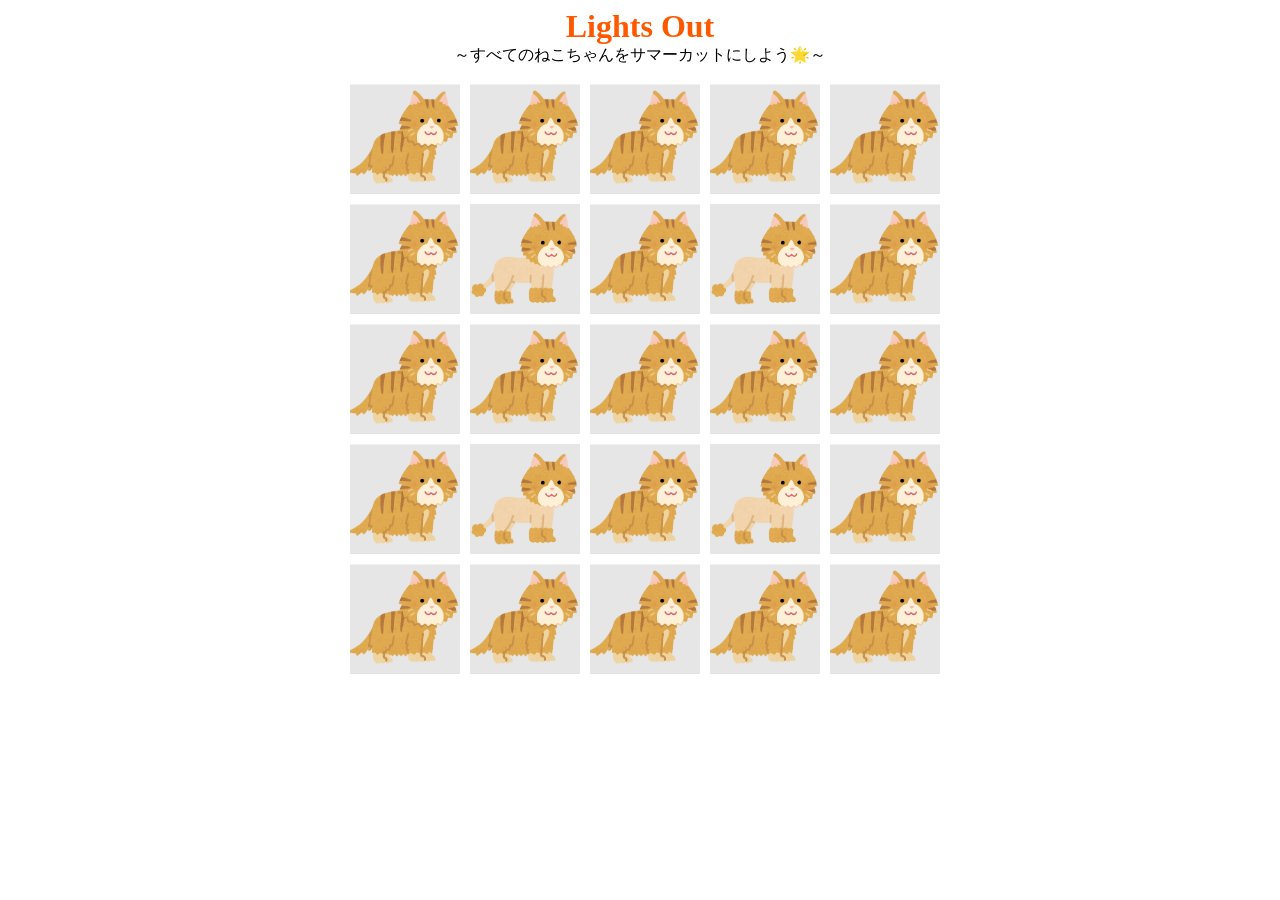
==== lightsout/index.html @ 11fc33dc "Add files via upload" ====
<html>
	<head>
		<meta charset="UTF-8">
		<meta name="robots"content="noindex">
		
		<style>
			.box{
				box-sizing:border-box;
				width:110px;
				height:110px;
				float:left;
				margin-left:10px;
				margin-bottom:10px;
				background-image:url(長毛猫.png);
				background-size:cover;
				}
		</style>		
				
	</head>

	<body>
		<div style="text-align:center;font-size:32px;font-weight:bold;color:#ff5900">
			Lights Out
		</div>
		
		<div style="text-align:center;font-size:16px;">
			～すべてのねこちゃんをサマーカットにしよう🌟～
		</div>
		
		<br>
			
		<div style="width:600px; height:600px;margin:0 auto;">
			<div id="b00"class="box"onclick="reverse(0,0)"></div>
			<div id="b01"class="box"onclick="reverse(0,1)"></div>
			<div id="b02"class="box"onclick="reverse(0,2)"></div>
			<div id="b03"class="box"onclick="reverse(0,3)"></div>
			<div id="b04"class="box"onclick="reverse(0,4)"></div>
			<div id="b10"class="box"onclick="reverse(1,0)"></div>
			<div id="b11"class="box"onclick="reverse(1,1);" style="background-image:url(サマーカット.png);"></div>
			<div id="b12"class="box"onclick="reverse(1,2)"></div>
			<div id="b13"class="box"onclick="reverse(1,3);" style="background-image:url(サマーカット.png);"></div>
			<div id="b14"class="box"onclick="reverse(1,4)"></div>
			<div id="b20"class="box"onclick="reverse(2,0)"></div>
			<div id="b21"class="box"onclick="reverse(2,1)"></div>
			<div id="b22"class="box"onclick="reverse(2,2)"></div>
			<div id="b23"class="box"onclick="reverse(2,3)"></div>
			<div id="b24"class="box"onclick="reverse(2,4)"></div>
			<div id="b30"class="box"onclick="reverse(3,0)"></div>
			<div id="b31"class="box"onclick="reverse(3,1);" style="background-image:url(サマーカット.png);"></div>
			<div id="b32"class="box"onclick="reverse(3,2)"></div>
			<div id="b33"class="box"onclick="reverse(3,3);" style="background-image:url(サマーカット.png);"></div>
			<div id="b34"class="box"onclick="reverse(3,4)"></div>
			<div id="b40"class="box"onclick="reverse(4,0)"></div>
			<div id="b41"class="box"onclick="reverse(4,1)"></div>
			<div id="b42"class="box"onclick="reverse(4,2)"></div>
			<div id="b43"class="box"onclick="reverse(4,3)"></div>
			<div id="b44"class="box"onclick="reverse(4,4)"></div>
			
		</div>
		
		<script>
			function reverse(y,x){
				clk(y,x);     // クリックしたマス
				clk(y-1,x);   // 上
				clk(y+1,x);   // 下
				clk(y,x-1);   // 左
				clk(y,x+1);   // 右
			}
			
			function clk(y,x){
				var id="b"+ y + x;
				
				//yとxが０～４の場合のみ、画像を変更する
				if(y>=0 && y<=4 && x>=0 && x<=4){
				
					//idからHTML要素を取得する
					var element = document.getElementById(id);
					
					// divの中にあるimg要素を取得する
					var bg = element.style.backgroundImage;

					if(bg.includes("サマーカット.png")){
						element.style.backgroundImage = "url('長毛猫.png')";
							} else {
							element.style.backgroundImage = "url('サマーカット.png')";
						}
					}
				}
		</script>
	</body>
</html>
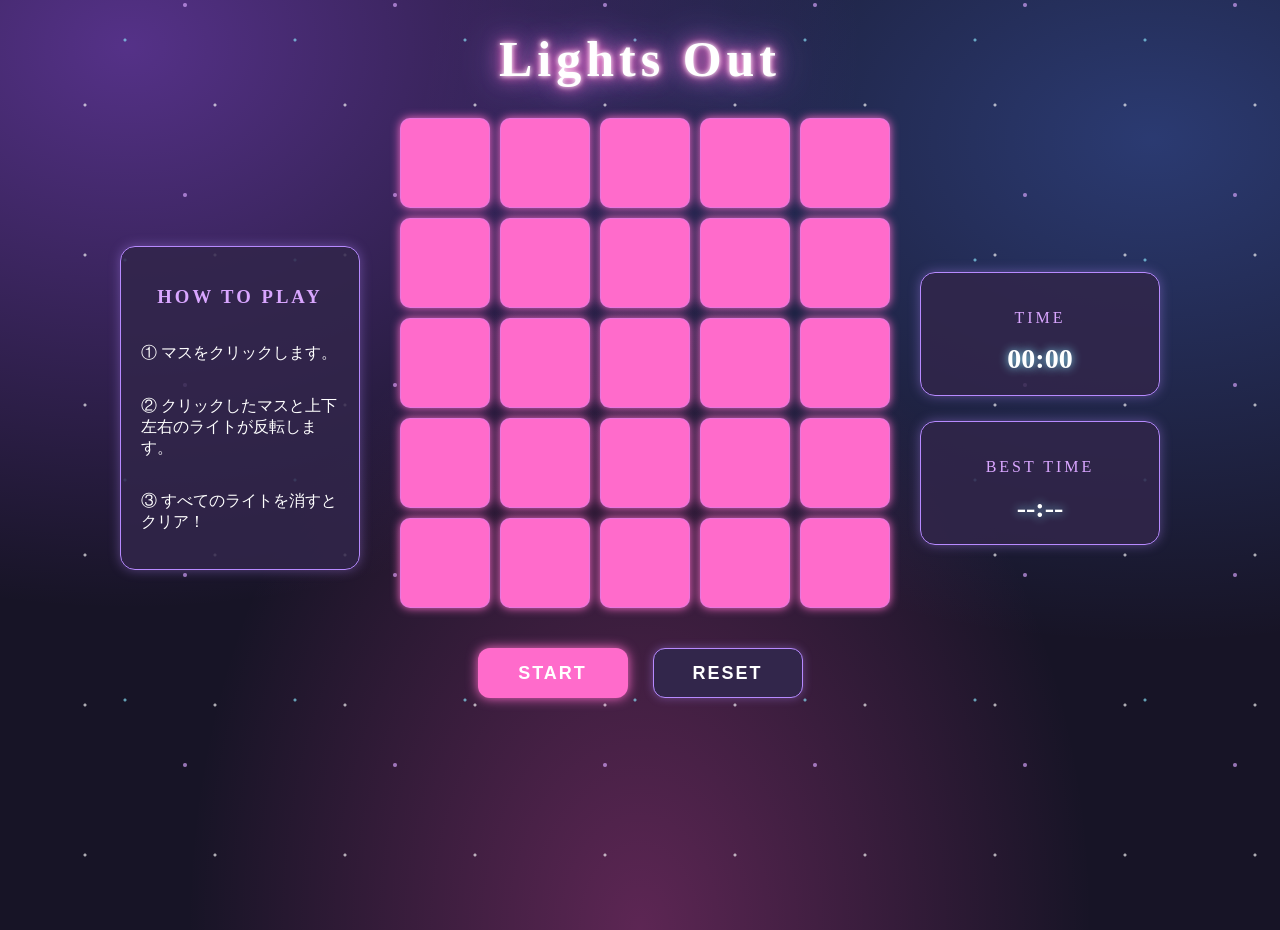
==== commit 1e3db93a: "Add files via upload" ====
--- a/lightsout/index.html
+++ b/lightsout/index.html
@@ -1,91 +1,375 @@
 <html>
-	<head>
-		<meta charset="UTF-8">
-		<meta name="robots"content="noindex">
-		
-		<style>
-			.box{
-				box-sizing:border-box;
-				width:110px;
-				height:110px;
-				float:left;
-				margin-left:10px;
-				margin-bottom:10px;
-				background-image:url(長毛猫.png);
-				background-size:cover;
+
+<head>
+	<meta charset="UTF-8">
+	<meta name="robots" content="noindex">
+
+	<style>
+		body {
+			margin: 0;
+			min-height: 100vh;
+
+			background:
+				radial-gradient(ellipse at 10% 5%,
+					rgba(160, 85, 255, 0.45),
+					transparent 45%),
+				radial-gradient(ellipse at 90% 15%,
+					rgba(80, 130, 255, 0.35),
+					transparent 45%),
+				radial-gradient(ellipse at 50% 100%,
+					rgba(255, 80, 190, 0.3),
+					transparent 50%),
+				#171426;
+		}
+
+		body::before {
+			content: "";
+			position: fixed;
+			inset: 0;
+			pointer-events: none;
+			z-index: -1;
+
+			background-image:
+				radial-gradient(circle, #ffffff 1px, transparent 2px),
+				radial-gradient(circle, #d9a6ff 1.5px, transparent 2.5px),
+				radial-gradient(circle, #8deaff 1px, transparent 2px);
+
+			background-size:
+				130px 150px,
+				210px 190px,
+				170px 220px;
+
+			background-position:
+				20px 30px,
+				80px 100px,
+				40px 150px;
+
+			opacity: 0.65;
+		}
+
+
+
+		.title {
+			margin-top: 30px;
+			text-align: center;
+			font-size: 50px;
+			font-weight: bold;
+			letter-spacing: 5px;
+
+			color: #ffffff;
+
+			text-shadow:
+				0 0 5px #ffffff,
+				0 0 10px #ff6bcb,
+				0 0 20px #ff6bcb,
+				0 0 40px #b78aff;
+		}
+
+		.box {
+			box-sizing: border-box;
+			width: 90px;
+			height: 90px;
+			float: left;
+			margin-left: 10px;
+			margin-bottom: 10px;
+
+			background-color: #FF6BCB;
+
+			border-radius: 10px;
+			box-shadow: 0 0 10px #FF6BCB;
+			transition: 0.2s;
+
+			border: 1px solid rgba(183, 138, 255, 0.35);
+			cursor: pointer;
+		}
+
+		.buttons {
+			display: flex;
+			justify-content: center;
+			gap: 25px;
+			margin-top: 30px;
+		}
+
+		button {
+			width: 150px;
+			height: 50px;
+			border-radius: 12px;
+			font-size: 18px;
+			font-weight: bold;
+			letter-spacing: 2px;
+			cursor: pointer;
+			transition: 0.2s;
+		}
+
+		.start {
+			background-color: #FF6BCB;
+			color: white;
+			border: none;
+			box-shadow: 0 0 12px #FF6BCB;
+		}
+
+		.reset {
+			background-color: #32264B;
+			color: white;
+			border: 1px solid #B78AFF;
+			box-shadow: 0 0 10px rgba(183, 138, 255, 0.4);
+		}
+
+		button:hover {
+			transform: translateY(-3px);
+			filter: brightness(1.2);
+		}
+
+		.game-layout {
+			display: grid;
+
+			grid-template-columns: 240px 500px 240px;
+
+			gap: 30px;
+
+			justify-content: center;
+			align-items: center;
+
+			width: 1040px;
+			margin: 30px auto;
+		}
+
+		/* 左右のエリア */
+		.howto,
+		.status-area {
+			width: 240px;
+			box-sizing: border-box;
+			min-height: 320px;
+			display: flex;
+			flex-direction: column;
+			justify-content: center;
+		}
+
+		/* 左：遊び方 */
+		.howto {
+			padding: 20px;
+			background: rgba(50, 38, 75, 0.85);
+			border: 1px solid #B78AFF;
+			border-radius: 15px;
+			box-shadow: 0 0 12px rgba(183, 138, 255, 0.4);
+			color: white;
+		}
+
+		.howto h3 {
+			color: #D9A6FF;
+			text-align: center;
+			letter-spacing: 3px;
+		}
+
+		/* 中央：ゲーム */
+		.game-area {
+			width: 500px;
+		}
+
+		.board {
+			width: 500px;
+			height: 500px;
+			display: flow-root;
+		}
+
+		/* 右：タイマー */
+		.status-area {
+			display: flex;
+			flex-direction: column;
+			gap: 25px;
+		}
+
+		.status-box {
+			box-sizing: border-box;
+			padding: 20px;
+			text-align: center;
+
+			background-color: rgba(50, 38, 75, 0.85);
+			border: 1px solid #B78AFF;
+			border-radius: 15px;
+
+			box-shadow: 0 0 12px rgba(183, 138, 255, 0.4);
+		}
+
+		.status-box p {
+			color: #D9A6FF;
+			font-size: 16px;
+			letter-spacing: 3px;
+		}
+
+		.status-box div {
+			color: white;
+			font-size: 28px;
+			font-weight: bold;
+
+			text-shadow: 0 0 10px #8DEAFF;
+		}
+	</style>
+
+</head>
+
+<body>
+	<div class="title">
+		Lights Out
+	</div>
+
+	<div class="game-layout">
+
+		<!-- 左：遊び方 -->
+		<div class="howto">
+			<h3>HOW TO PLAY</h3>
+			<p>① マスをクリックします。</p>
+			<p>② クリックしたマスと上下左右のライトが反転します。</p>
+			<p>③ すべてのライトを消すとクリア！</p>
+		</div>
+
+		<!-- 中央：ゲーム盤面 -->
+		<div class="game-area">
+
+			<div class="board">
+				<div id="b00" class="box" onclick="reverse(0,0)"></div>
+				<div id="b01" class="box" onclick="reverse(0,1)"></div>
+				<div id="b02" class="box" onclick="reverse(0,2)"></div>
+				<div id="b03" class="box" onclick="reverse(0,3)"></div>
+				<div id="b04" class="box" onclick="reverse(0,4)"></div>
+				<div id="b10" class="box" onclick="reverse(1,0)"></div>
+				<div id="b11" class="box" onclick="reverse(1,1);"></div>
+				<div id="b12" class="box" onclick="reverse(1,2)"></div>
+				<div id="b13" class="box" onclick="reverse(1,3);"></div>
+				<div id="b14" class="box" onclick="reverse(1,4)"></div>
+				<div id="b20" class="box" onclick="reverse(2,0)"></div>
+				<div id="b21" class="box" onclick="reverse(2,1)"></div>
+				<div id="b22" class="box" onclick="reverse(2,2)"></div>
+				<div id="b23" class="box" onclick="reverse(2,3)"></div>
+				<div id="b24" class="box" onclick="reverse(2,4)"></div>
+				<div id="b30" class="box" onclick="reverse(3,0)"></div>
+				<div id="b31" class="box" onclick="reverse(3,1);"></div>
+				<div id="b32" class="box" onclick="reverse(3,2)"></div>
+				<div id="b33" class="box" onclick="reverse(3,3);"></div>
+				<div id="b34" class="box" onclick="reverse(3,4)"></div>
+				<div id="b40" class="box" onclick="reverse(4,0)"></div>
+				<div id="b41" class="box" onclick="reverse(4,1)"></div>
+				<div id="b42" class="box" onclick="reverse(4,2)"></div>
+				<div id="b43" class="box" onclick="reverse(4,3)"></div>
+				<div id="b44" class="box" onclick="reverse(4,4)"></div>
+			</div>
+
+			<div class="buttons">
+				<button class="start" onclick="start();">START</button>
+				<button class="reset" onclick="reset()">RESET</button>
+			</div>
+		</div>
+
+		<!-- 右：タイマー -->
+		<div class="status-area">
+
+			<div class="status-box">
+				<p>TIME</p>
+				<div id="timer">00:00</div>
+			</div>
+
+			<div class="status-box">
+				<p>BEST TIME</p>
+				<div id="best">--:--</div>
+			</div>
+
+		</div>
+
+	</div>
+
+	<script>
+		var t = 0;				//経過時間
+		var timer = 0; 			//経過時間用タイマー
+		var mode = "stop"		//ゲーム開始状態
+
+		function start() {
+			if (mode == "stop") {
+				mode = "start"
+
+				document.getElementById("timer").innerHTML = formatTime(t);
+				timer = setInterval(showTime, 1000);
+
+				function showTime() {
+					t++;
+					document.getElementById("timer").innerHTML = formatTime(t);
 				}
-		</style>		
-				
-	</head>
-
-	<body>
-		<div style="text-align:center;font-size:32px;font-weight:bold;color:#ff5900">
-			Lights Out
-		</div>
-		
-		<div style="text-align:center;font-size:16px;">
-			～すべてのねこちゃんをサマーカットにしよう🌟～
-		</div>
-		
-		<br>
-			
-		<div style="width:600px; height:600px;margin:0 auto;">
-			<div id="b00"class="box"onclick="reverse(0,0)"></div>
-			<div id="b01"class="box"onclick="reverse(0,1)"></div>
-			<div id="b02"class="box"onclick="reverse(0,2)"></div>
-			<div id="b03"class="box"onclick="reverse(0,3)"></div>
-			<div id="b04"class="box"onclick="reverse(0,4)"></div>
-			<div id="b10"class="box"onclick="reverse(1,0)"></div>
-			<div id="b11"class="box"onclick="reverse(1,1);" style="background-image:url(サマーカット.png);"></div>
-			<div id="b12"class="box"onclick="reverse(1,2)"></div>
-			<div id="b13"class="box"onclick="reverse(1,3);" style="background-image:url(サマーカット.png);"></div>
-			<div id="b14"class="box"onclick="reverse(1,4)"></div>
-			<div id="b20"class="box"onclick="reverse(2,0)"></div>
-			<div id="b21"class="box"onclick="reverse(2,1)"></div>
-			<div id="b22"class="box"onclick="reverse(2,2)"></div>
-			<div id="b23"class="box"onclick="reverse(2,3)"></div>
-			<div id="b24"class="box"onclick="reverse(2,4)"></div>
-			<div id="b30"class="box"onclick="reverse(3,0)"></div>
-			<div id="b31"class="box"onclick="reverse(3,1);" style="background-image:url(サマーカット.png);"></div>
-			<div id="b32"class="box"onclick="reverse(3,2)"></div>
-			<div id="b33"class="box"onclick="reverse(3,3);" style="background-image:url(サマーカット.png);"></div>
-			<div id="b34"class="box"onclick="reverse(3,4)"></div>
-			<div id="b40"class="box"onclick="reverse(4,0)"></div>
-			<div id="b41"class="box"onclick="reverse(4,1)"></div>
-			<div id="b42"class="box"onclick="reverse(4,2)"></div>
-			<div id="b43"class="box"onclick="reverse(4,3)"></div>
-			<div id="b44"class="box"onclick="reverse(4,4)"></div>
-			
-		</div>
-		
-		<script>
-			function reverse(y,x){
-				clk(y,x);     // クリックしたマス
-				clk(y-1,x);   // 上
-				clk(y+1,x);   // 下
-				clk(y,x-1);   // 左
-				clk(y,x+1);   // 右
 			}
-			
-			function clk(y,x){
-				var id="b"+ y + x;
-				
-				//yとxが０～４の場合のみ、画像を変更する
-				if(y>=0 && y<=4 && x>=0 && x<=4){
-				
-					//idからHTML要素を取得する
+		}
+
+		function formatTime(t) {
+			var min = Math.floor(t / 60);
+			var sec = t % 60;
+
+			return String(min).padStart(2, "0") + ":" +
+				String(sec).padStart(2, "0");
+		}
+
+		function reverse(y, x) {
+			clk(y, x);     // クリックしたマス
+			clk(y - 1, x);   // 上
+			clk(y + 1, x);   // 下
+			clk(y, x - 1);   // 左
+			clk(y, x + 1);   // 右
+
+			// すべてのライトが消えたか確認
+			if (mode == "start" && checkClear()) {
+				clearInterval(timer);  // タイマー停止
+				mode = "stop";         // ゲームを停止状態にする
+				alert("CLEAR！おめでとうございます！");
+			}
+		}
+
+		function checkClear() {
+
+			for (var y = 0; y <= 4; y++) {
+				for (var x = 0; x <= 4; x++) {
+
+					var id = "b" + y + x;
 					var element = document.getElementById(id);
-					
-					// divの中にあるimg要素を取得する
-					var bg = element.style.backgroundImage;
-
-					if(bg.includes("サマーカット.png")){
-						element.style.backgroundImage = "url('長毛猫.png')";
-							} else {
-							element.style.backgroundImage = "url('サマーカット.png')";
-						}
+
+					// 1つでも光っているマスがあればfalse
+					if (element.style.boxShadow != "none") {
+						return false;
 					}
 				}
-		</script>
-	</body>
-</html>
+			}
+
+			// 25マスすべて消えていたらtrue
+			return true;
+		}
+
+		function clk(y, x) {
+			var id = "b" + y + x;
+
+			//yとxが０～４の場合のみ、background-colorを変更する
+			if (y >= 0 && y <= 4 && x >= 0 && x <= 4) {
+
+				//idからHTML要素を取得する
+				var element = document.getElementById(id);
+
+				// divの中にあるbackground-color要素を取得する
+				var bg = getComputedStyle(element).backgroundColor;
+
+				if (bg == "rgb(255, 107, 203)") {
+					element.style.backgroundColor = "#32264B";
+					element.style.boxShadow = "none";
+				} else {
+					element.style.backgroundColor = "#FF6BCB";
+					element.style.boxShadow = "0 0 10px #FF6BCB";
+				}
+			}
+		}
+
+		function reset() {
+			clearInterval(timer);  // タイマーを停止する
+			timer = 0;             // タイマーIDを初期化する
+			t = 0;                 // 経過時間を0秒に戻す
+			mode = "stop";         // ゲームの状態を停止中に戻す
+
+			document.getElementById("timer").innerHTML = formatTime(t);
+		}
+
+	</script>
+</body>
+
+</html>
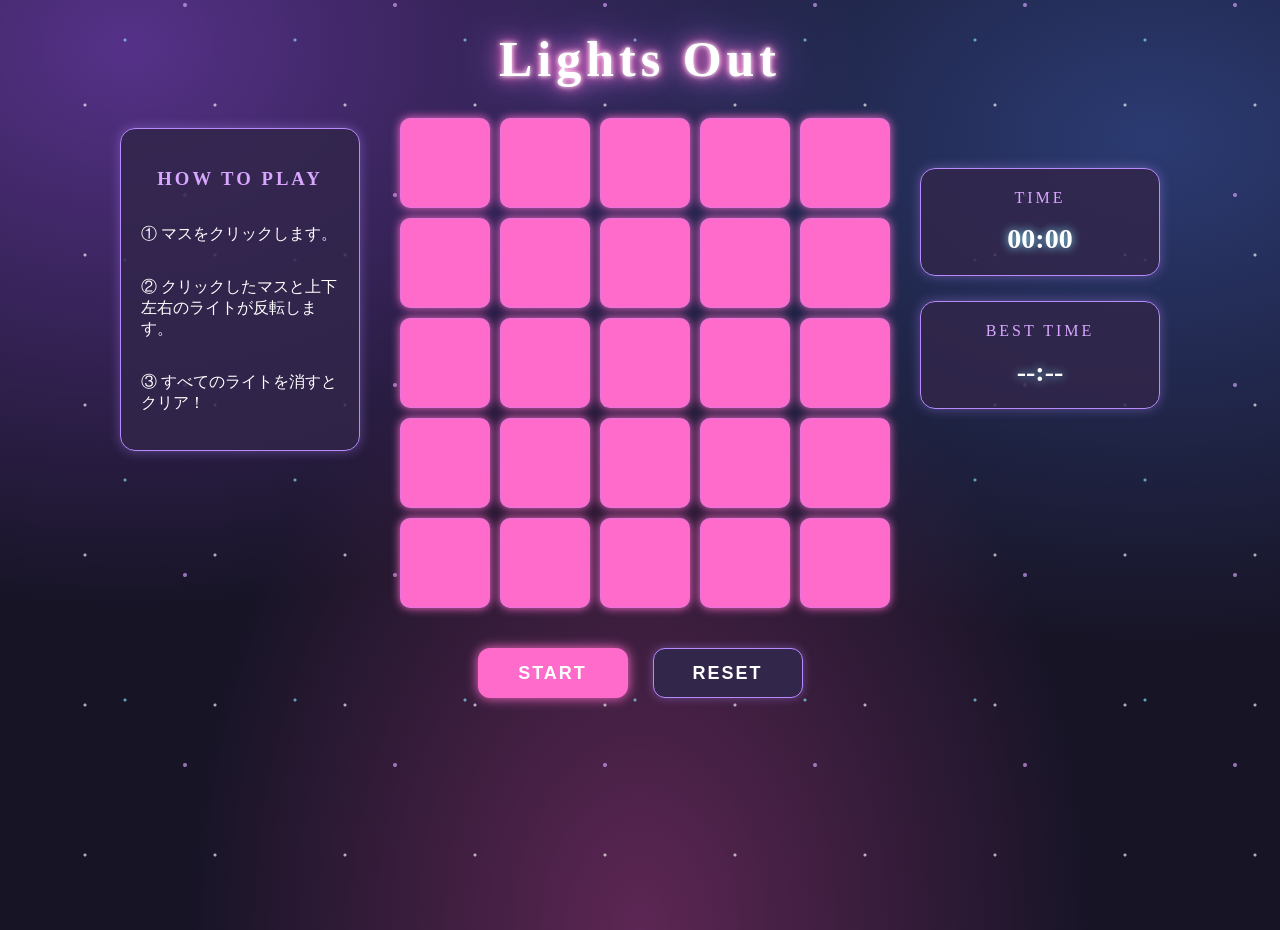
==== commit f4dbaeff: "Add files via upload" ====
--- a/lightsout/index.html
+++ b/lightsout/index.html
@@ -5,6 +5,10 @@
 	<meta name="robots" content="noindex">
 
 	<style>
+		:root {
+			--cell-size: clamp(48px, calc((100vh - 260px) / 5 - 10px), 90px);
+		}
+		
 		body {
 			margin: 0;
 			min-height: 100vh;
@@ -67,8 +71,8 @@
 
 		.box {
 			box-sizing: border-box;
-			width: 90px;
-			height: 90px;
+			width: var(--cell-size);
+			height: var(--cell-size);
 			float: left;
 			margin-left: 10px;
 			margin-bottom: 10px;
@@ -123,12 +127,12 @@
 		.game-layout {
 			display: grid;
 
-			grid-template-columns: 240px 500px 240px;
+			grid-template-columns: 240px calc((var(--cell-size) + 10px) * 5) 240px;
 
 			gap: 30px;
 
 			justify-content: center;
-			align-items: center;
+			align-items: start;
 
 			width: 1040px;
 			margin: 30px auto;
@@ -153,6 +157,7 @@
 			border-radius: 15px;
 			box-shadow: 0 0 12px rgba(183, 138, 255, 0.4);
 			color: white;
+			transform: translateY(10px);
 		}
 
 		.howto h3 {
@@ -163,12 +168,12 @@
 
 		/* 中央：ゲーム */
 		.game-area {
-			width: 500px;
+			width: calc((var(--cell-size) + 10px) * 5);
 		}
 
 		.board {
-			width: 500px;
-			height: 500px;
+			width: calc((var(--cell-size) + 10px) * 5);
+			height: calc((var(--cell-size) + 10px) * 5);
 			display: flow-root;
 		}
 
@@ -177,12 +182,18 @@
 			display: flex;
 			flex-direction: column;
 			gap: 25px;
+			transform: translateY(10px);
 		}
 
 		.status-box {
 			box-sizing: border-box;
 			padding: 20px;
 			text-align: center;
+			
+			display: flex;
+			flex-direction: column;
+			justify-content: center;
+			align-items: center;
 
 			background-color: rgba(50, 38, 75, 0.85);
 			border: 1px solid #B78AFF;
@@ -195,6 +206,7 @@
 			color: #D9A6FF;
 			font-size: 16px;
 			letter-spacing: 3px;
+			margin-top:0px;
 		}
 
 		.status-box div {
